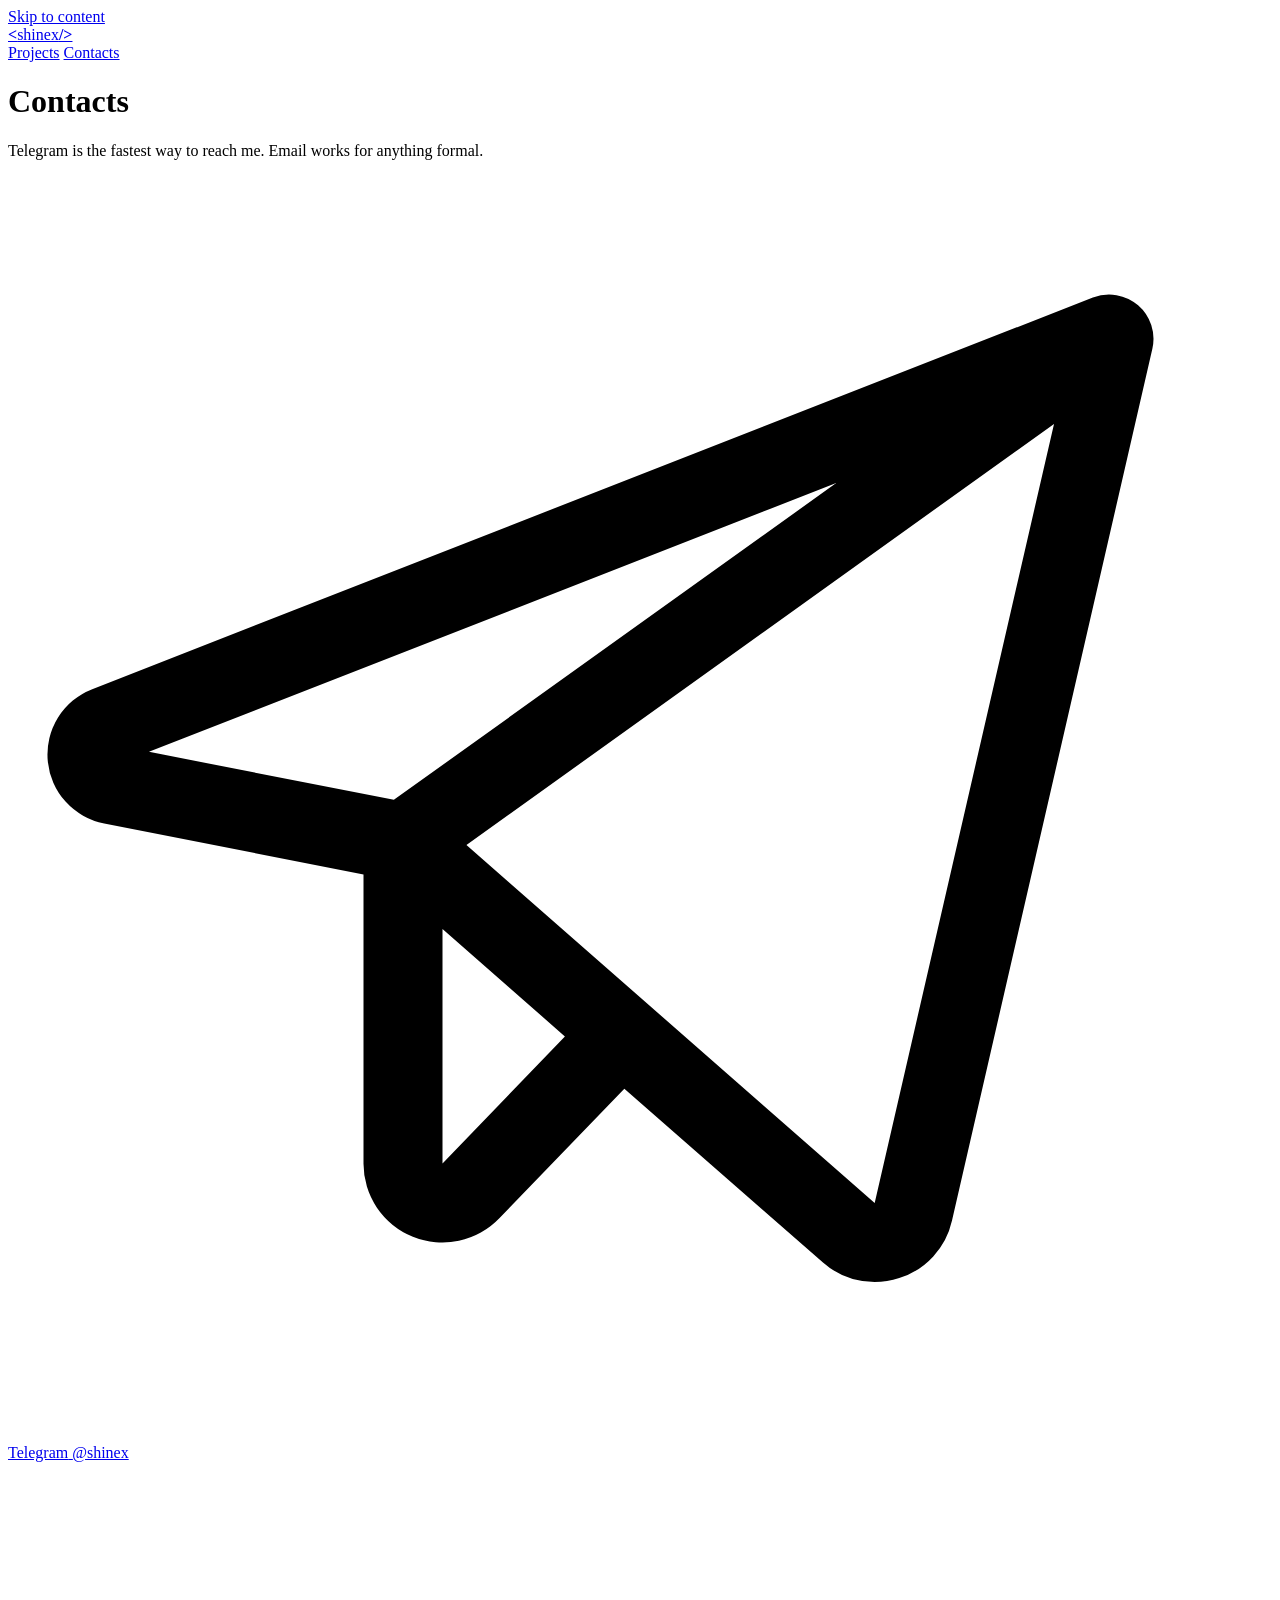
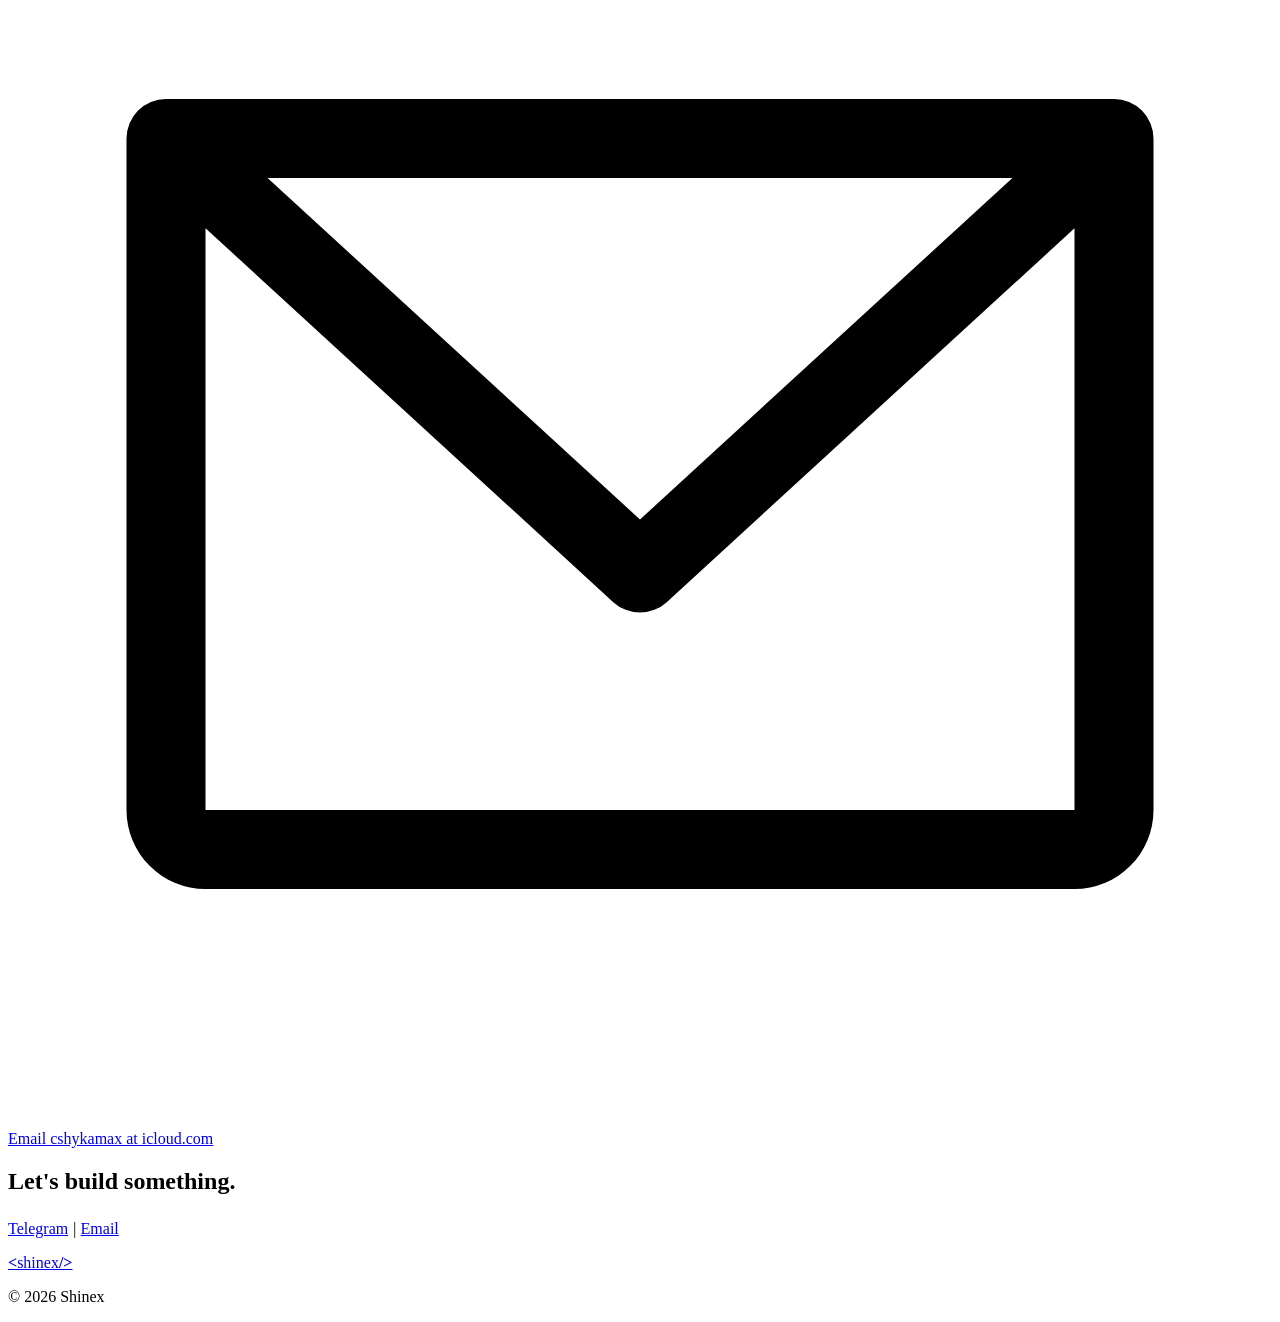
==== docs/contacts/index.html @ 38780dc8 "shinex.dev" ====
<!doctype html>
<html lang="en">
<head>
<meta charset="utf-8">
<meta name="viewport" content="width=device-width, initial-scale=1">
<title>Contacts - Shinex</title>
<meta name="description" content="Contact Shinex on Telegram or by email.">
<meta name="theme-color" content="#FFFDF8">
<link rel="canonical" href="https://shinex.dev/contacts/">
<meta property="og:type" content="website">
<meta property="og:site_name" content="Shinex">
<meta property="og:title" content="Contacts - Shinex">
<meta property="og:description" content="Telegram and email.">
<meta property="og:url" content="https://shinex.dev/contacts/">
<meta property="og:image" content="https://shinex.dev/assets/img/og.png">
<meta name="twitter:card" content="summary_large_image">
<link rel="icon" href="/assets/favicon.svg" type="image/svg+xml">
<link rel="preload" href="/assets/fonts/nunito-latin.woff2" as="font" type="font/woff2" crossorigin>
<link rel="preload" href="/assets/fonts/jetbrains-mono-400-latin.woff2" as="font" type="font/woff2" crossorigin>
<link rel="stylesheet" href="/assets/style.css">
<script>document.documentElement.classList.add('js')</script>
<script src="/assets/site.js" defer></script>
</head>
<body>
<a class="skip" href="#main">Skip to content</a>

<header class="top">
  <a class="brand" href="/" aria-label="Shinex, home page"><span class="logo" aria-hidden="true"><b>&lt;</b>shinex<b>/&gt;</b></span></a>
  <nav class="pills" aria-label="Main">
    <a class="pill" href="/projects/">Projects</a>
    <a class="pill" href="/contacts/" aria-current="page">Contacts</a>
  </nav>
</header>

<main id="main">
  <div class="wrap">

    <div class="page-head">
      <h1 class="reveal">Contacts</h1>
      <p class="reveal" style="--i:1">Telegram is the fastest way to reach me. Email works for anything formal.</p>
    </div>

    <div class="channels">
      <a class="channel reveal" href="https://t.me/shinex" rel="noopener">
        <span class="channel-icon" aria-hidden="true">
          <svg viewBox="0 0 256 256"><path d="M228.88,26.19a9,9,0,0,0-9.16-1.57L17.06,103.93a14.22,14.22,0,0,0,2.43,27.21L72,141.45V200a15.92,15.92,0,0,0,10,14.83,15.91,15.91,0,0,0,17.51-3.73l25.32-26.26L165,220a15.88,15.88,0,0,0,10.51,4,16.3,16.3,0,0,0,5-.79,15.85,15.85,0,0,0,10.67-11.63L231.77,35A9,9,0,0,0,228.88,26.19Zm-61.14,36L78.15,126.35l-49.6-9.73ZM88,200V152.52l24.79,21.74Zm87.53,8L92.85,135.5l119-85.29Z"/></svg>
        </span>
        <span>
          <span class="channel-name">Telegram</span>
          <span class="channel-value">@shinex</span>
        </span>
      </a>
      <a class="channel reveal" style="--i:1" href="/contacts/" data-u="cshykamax" data-h="icloud.com">
        <span class="channel-icon" aria-hidden="true">
          <svg viewBox="0 0 256 256"><path d="M224,48H32a8,8,0,0,0-8,8V192a16,16,0,0,0,16,16H216a16,16,0,0,0,16-16V56A8,8,0,0,0,224,48ZM203.43,64,128,133.15,52.57,64ZM216,192H40V74.19l82.59,75.71a8,8,0,0,0,10.82,0L216,74.19V192Z"/></svg>
        </span>
        <span>
          <span class="channel-name">Email</span>
          <span class="channel-value" data-addr>cshykamax at icloud.com</span>
        </span>
      </a>
    </div>

  </div>
</main>

<footer class="cta">
  <div class="cta-in">
    <h2>Let's build something.</h2>
    <p class="cta-links" style="margin-top:1.6rem">
      <a href="https://t.me/shinex" rel="noopener">Telegram</a>
      <i aria-hidden="true">|</i>
      <a href="/contacts/" data-u="cshykamax" data-h="icloud.com">Email</a>
    </p>
  </div>
  <div class="cta-bar">
    <a class="cta-logo" href="/" aria-label="Shinex, home page"><span class="logo" aria-hidden="true"><b>&lt;</b>shinex<b>/&gt;</b></span></a>
    <p>&copy; 2026 Shinex</p>
  </div>
  <div class="blob" aria-hidden="true"></div>
</footer>

</body>
</html>
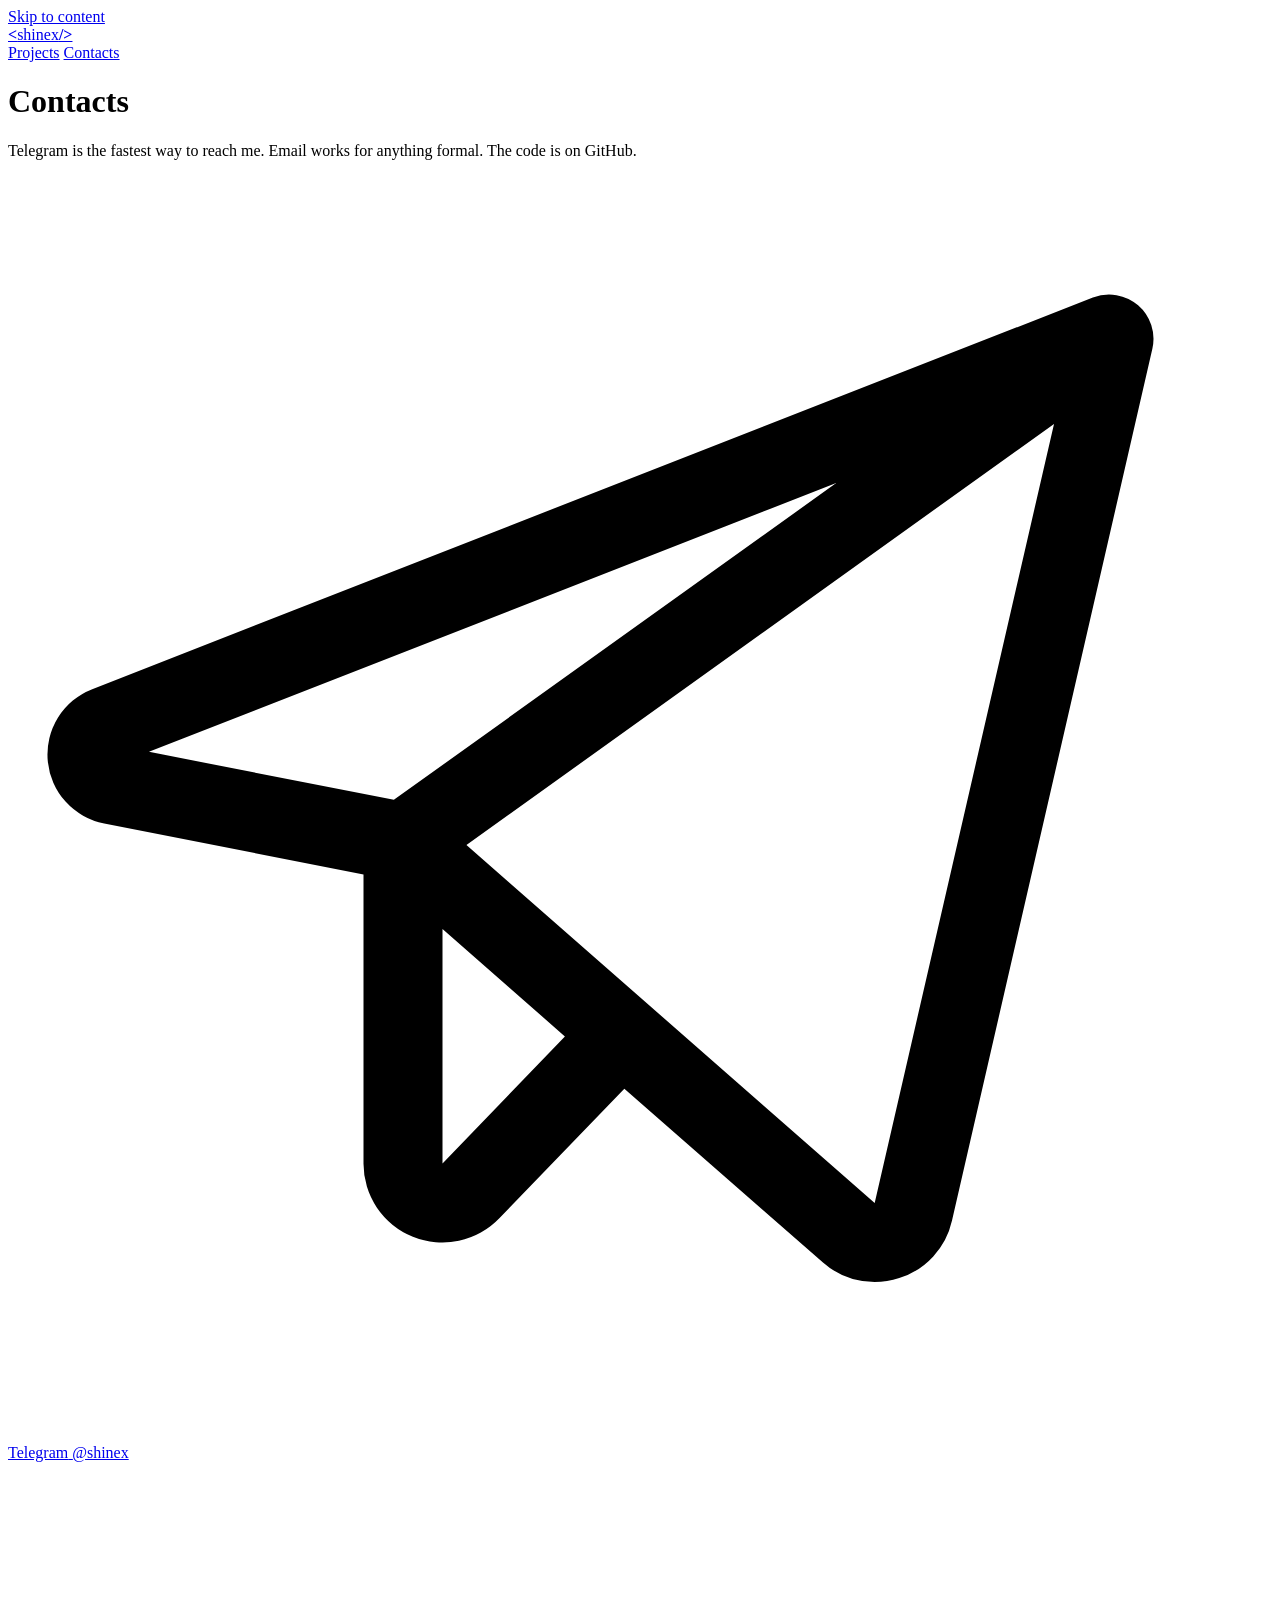
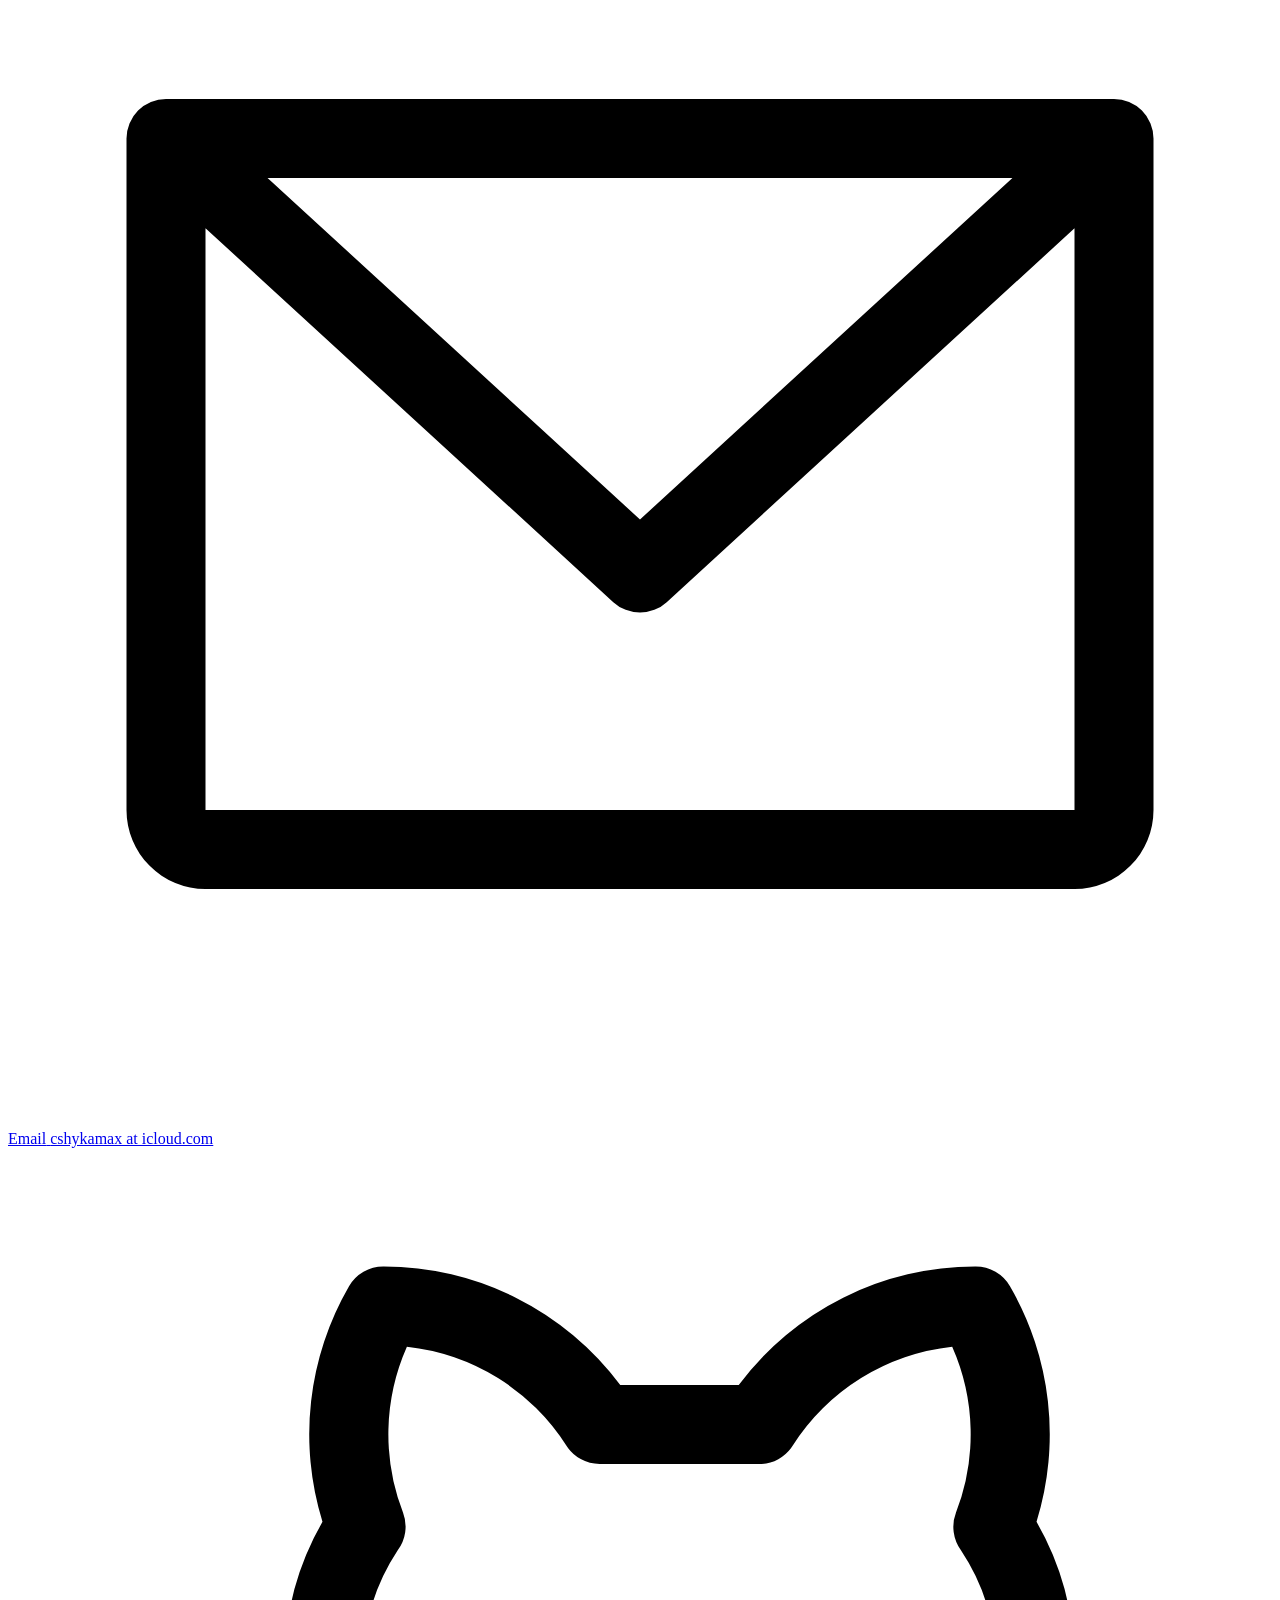
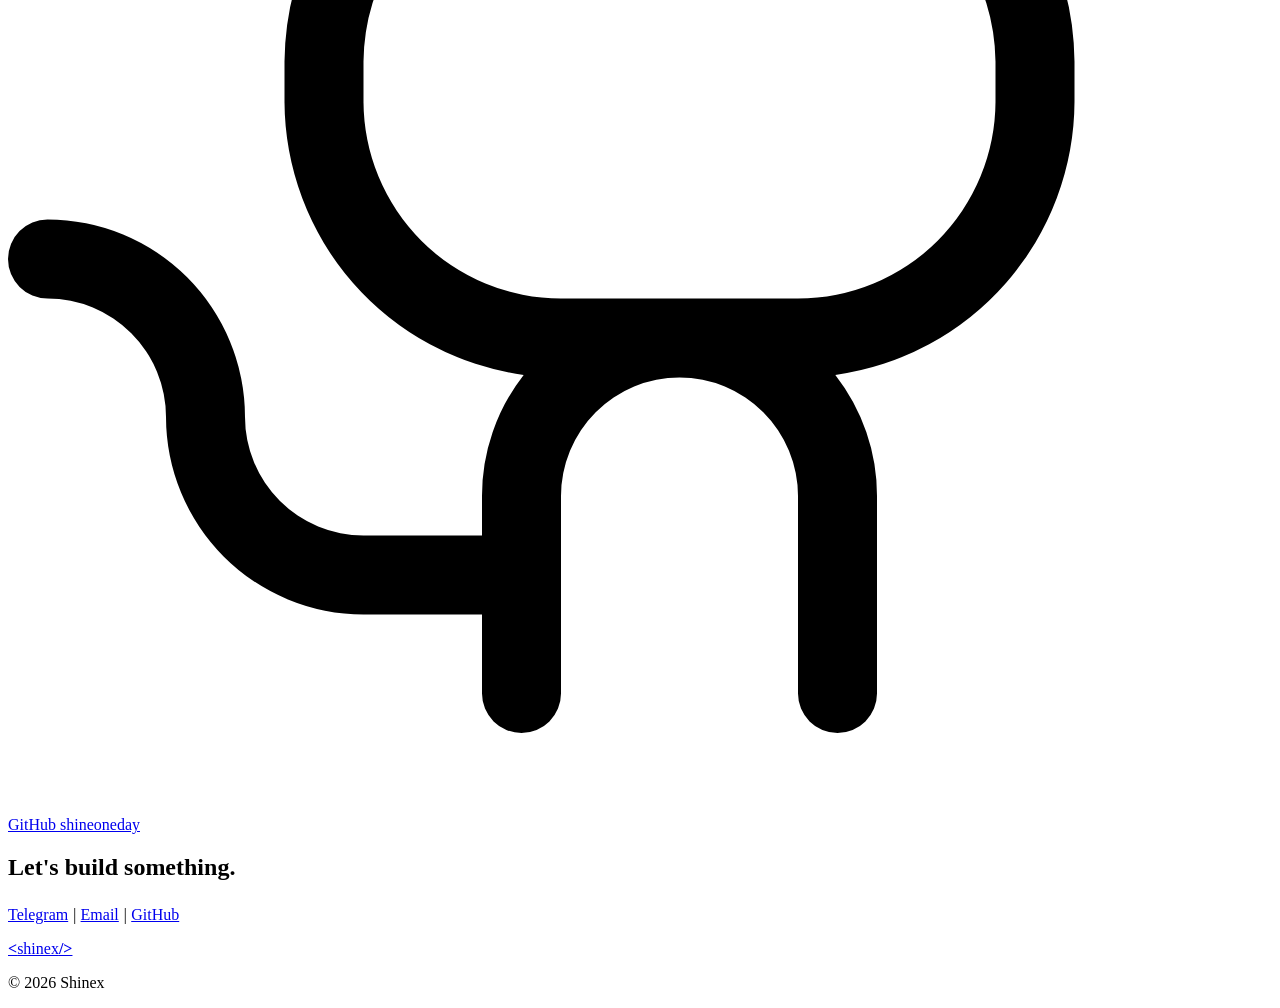
==== commit fd794bdc: "Contacts: add GitHub" ====
--- a/docs/contacts/index.html
+++ b/docs/contacts/index.html
@@ -4,13 +4,13 @@
 <meta charset="utf-8">
 <meta name="viewport" content="width=device-width, initial-scale=1">
 <title>Contacts - Shinex</title>
-<meta name="description" content="Contact Shinex on Telegram or by email.">
+<meta name="description" content="Contact Shinex on Telegram or by email, see the code on GitHub.">
 <meta name="theme-color" content="#FFFDF8">
 <link rel="canonical" href="https://shinex.dev/contacts/">
 <meta property="og:type" content="website">
 <meta property="og:site_name" content="Shinex">
 <meta property="og:title" content="Contacts - Shinex">
-<meta property="og:description" content="Telegram and email.">
+<meta property="og:description" content="Telegram, email and GitHub.">
 <meta property="og:url" content="https://shinex.dev/contacts/">
 <meta property="og:image" content="https://shinex.dev/assets/img/og.png">
 <meta name="twitter:card" content="summary_large_image">
@@ -37,7 +37,7 @@
 
     <div class="page-head">
       <h1 class="reveal">Contacts</h1>
-      <p class="reveal" style="--i:1">Telegram is the fastest way to reach me. Email works for anything formal.</p>
+      <p class="reveal" style="--i:1">Telegram is the fastest way to reach me. Email works for anything formal. The code is on GitHub.</p>
     </div>
 
     <div class="channels">
@@ -59,6 +59,15 @@
           <span class="channel-value" data-addr>cshykamax at icloud.com</span>
         </span>
       </a>
+      <a class="channel channel-wide reveal" style="--i:2" href="https://github.com/shineoneday" rel="noopener">
+        <span class="channel-icon" aria-hidden="true">
+          <svg viewBox="0 0 256 256"><path d="M208.31,75.68A59.78,59.78,0,0,0,202.93,28,8,8,0,0,0,196,24a59.75,59.75,0,0,0-48,24H124A59.75,59.75,0,0,0,76,24a8,8,0,0,0-6.93,4,59.78,59.78,0,0,0-5.38,47.68A58.14,58.14,0,0,0,56,104v8a56.06,56.06,0,0,0,48.44,55.47A39.8,39.8,0,0,0,96,192v8H72a24,24,0,0,1-24-24A40,40,0,0,0,8,136a8,8,0,0,0,0,16,24,24,0,0,1,24,24,40,40,0,0,0,40,40H96v16a8,8,0,0,0,16,0V192a24,24,0,0,1,48,0v40a8,8,0,0,0,16,0V192a39.8,39.8,0,0,0-8.44-24.53A56.06,56.06,0,0,0,216,112v-8A58.14,58.14,0,0,0,208.31,75.68ZM200,112a40,40,0,0,1-40,40H112a40,40,0,0,1-40-40v-8a41.74,41.74,0,0,1,6.9-22.48A8,8,0,0,0,80,73.83a43.81,43.81,0,0,1,.79-33.58,43.88,43.88,0,0,1,32.32,20.06A8,8,0,0,0,119.82,64h32.35a8,8,0,0,0,6.74-3.69,43.87,43.87,0,0,1,32.32-20.06A43.81,43.81,0,0,1,192,73.83a8.09,8.09,0,0,0,1,7.65A41.72,41.72,0,0,1,200,104Z"/></svg>
+        </span>
+        <span>
+          <span class="channel-name">GitHub</span>
+          <span class="channel-value">shineoneday</span>
+        </span>
+      </a>
     </div>
 
   </div>
@@ -71,6 +80,8 @@
       <a href="https://t.me/shinex" rel="noopener">Telegram</a>
       <i aria-hidden="true">|</i>
       <a href="/contacts/" data-u="cshykamax" data-h="icloud.com">Email</a>
+      <i aria-hidden="true">|</i>
+      <a href="https://github.com/shineoneday" rel="noopener">GitHub</a>
     </p>
   </div>
   <div class="cta-bar">
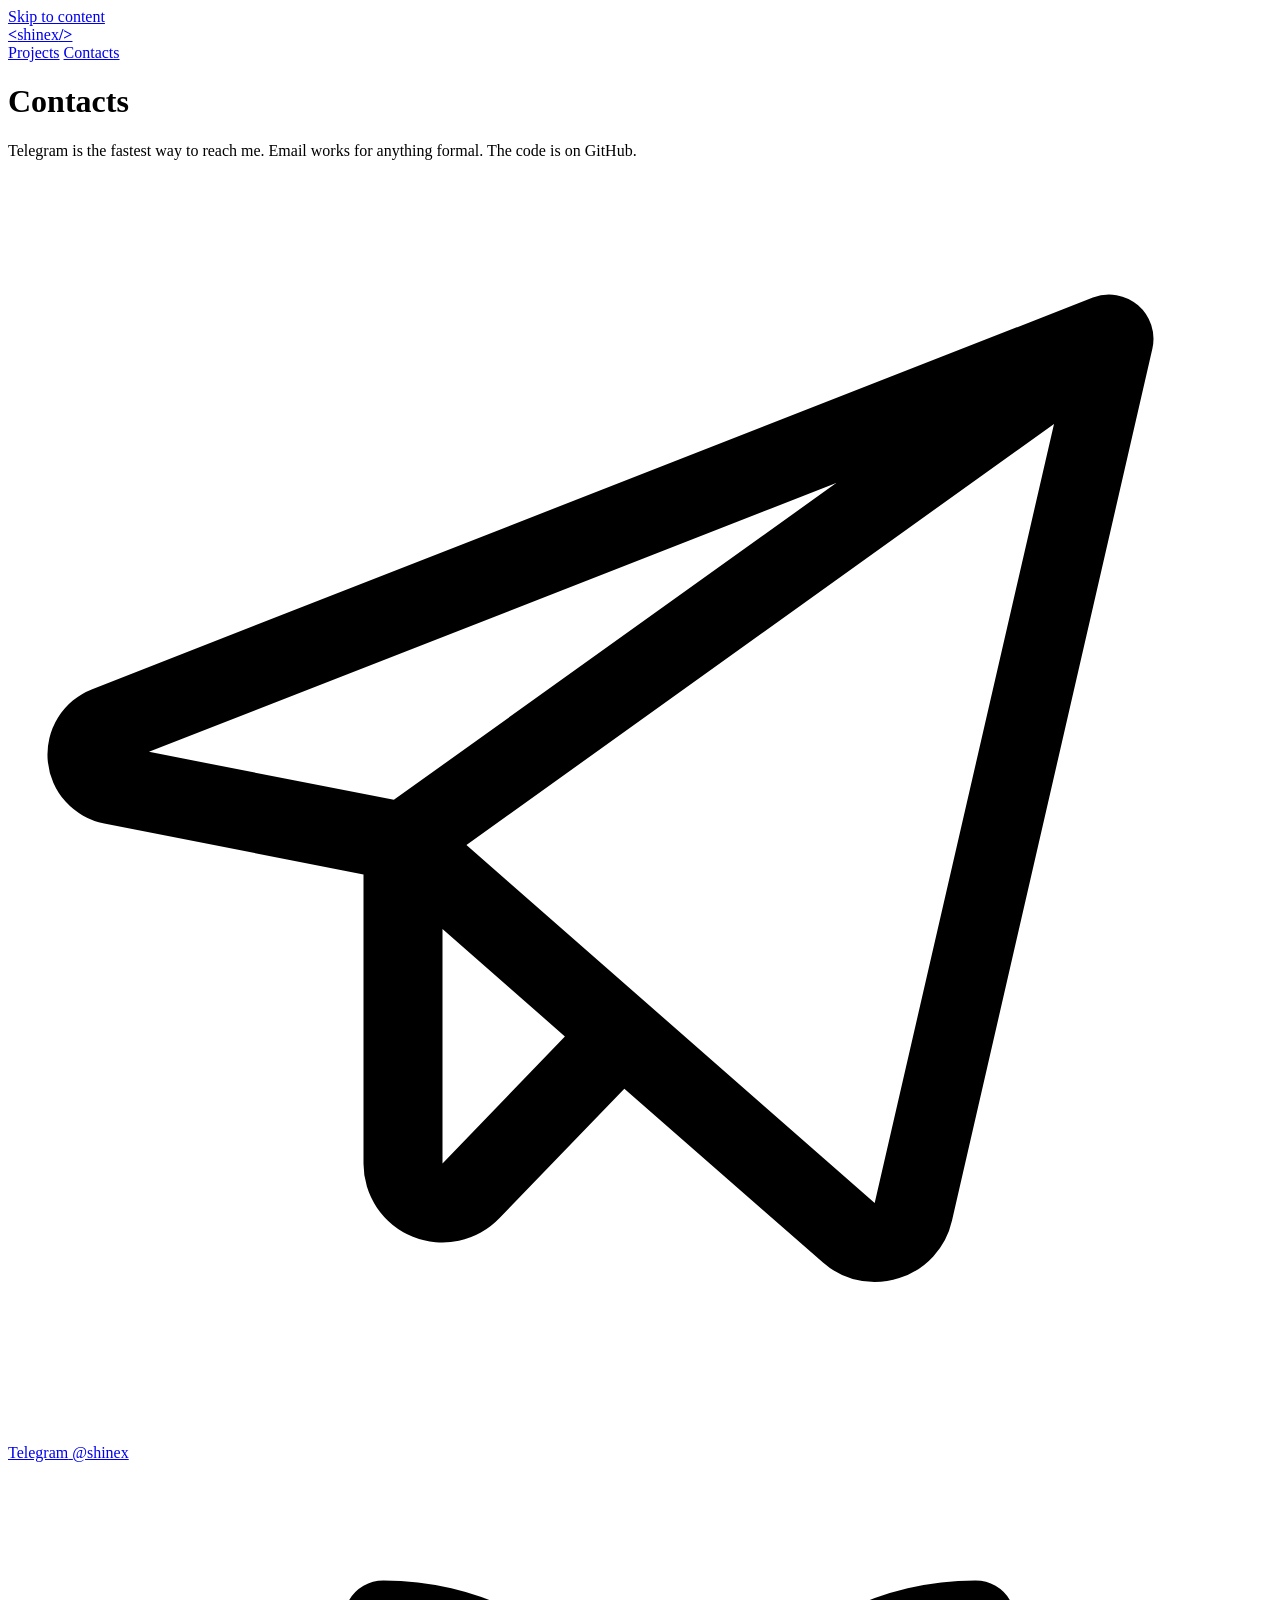
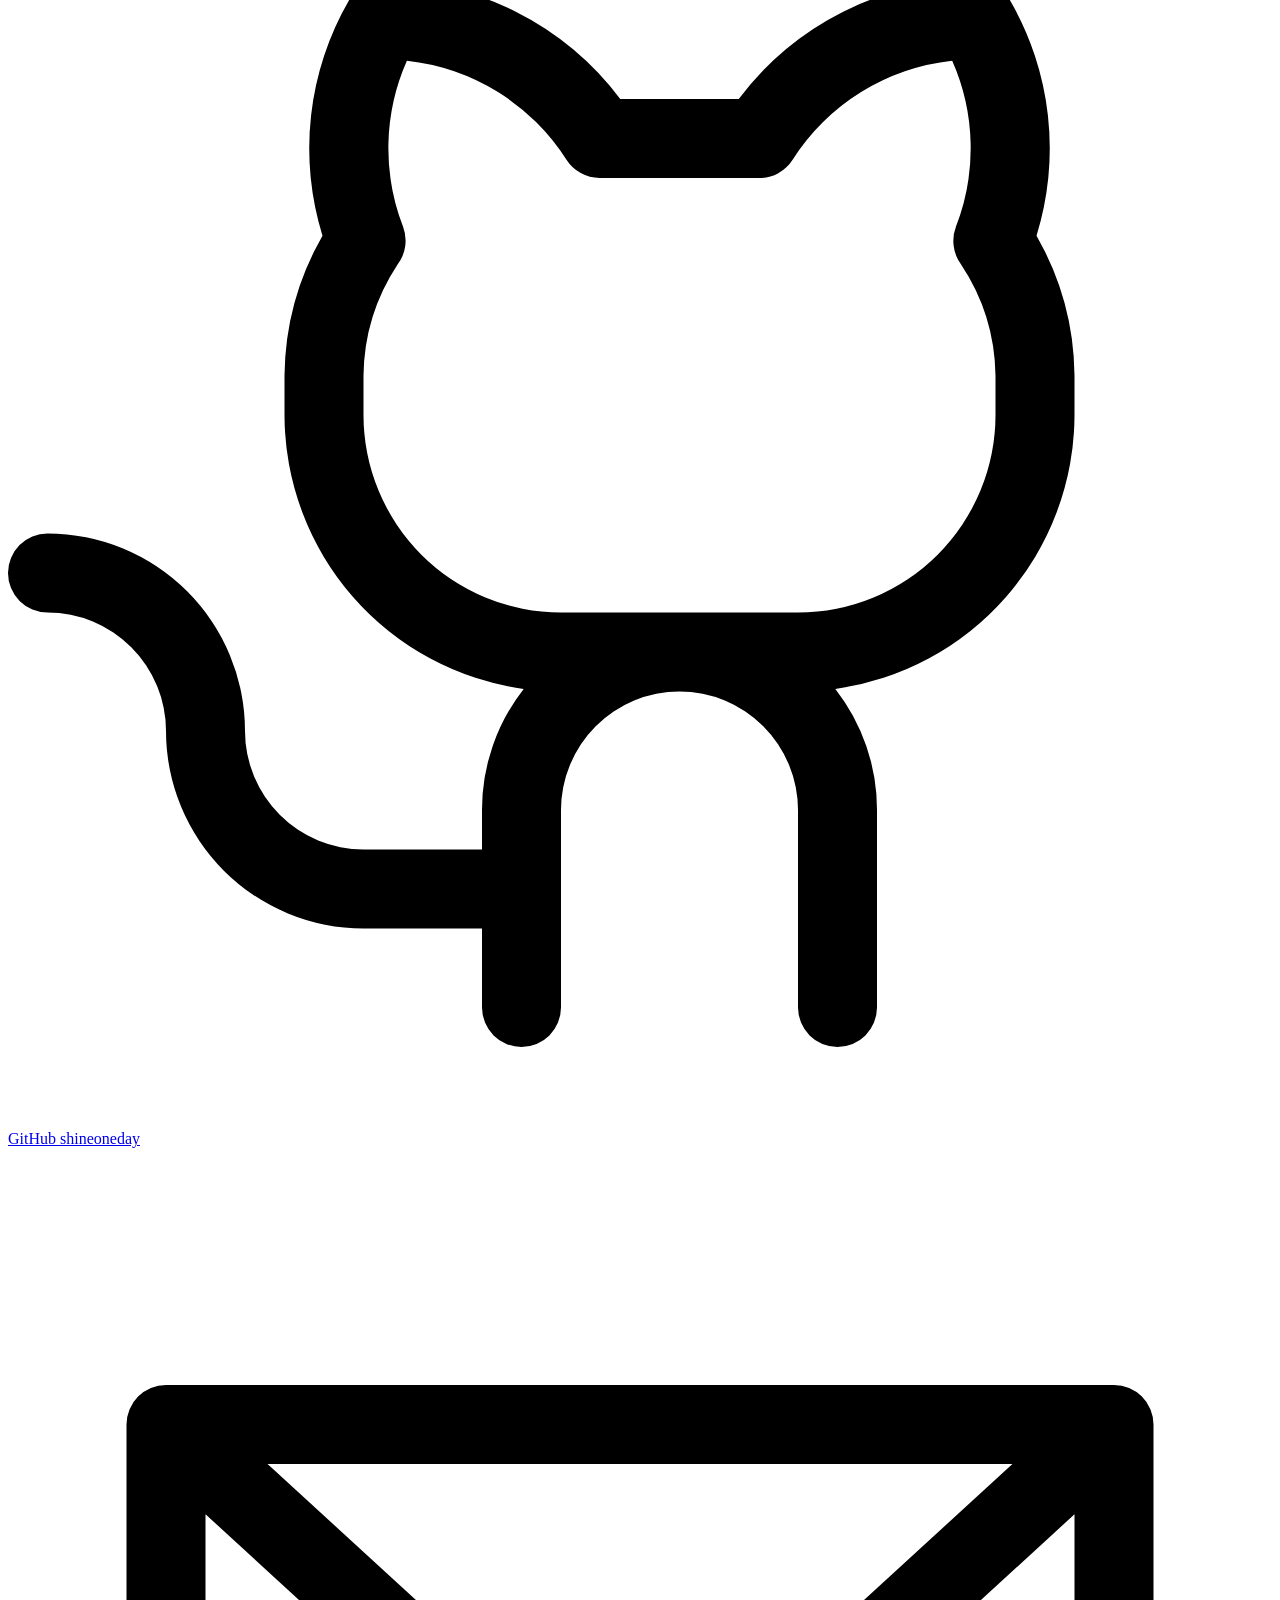
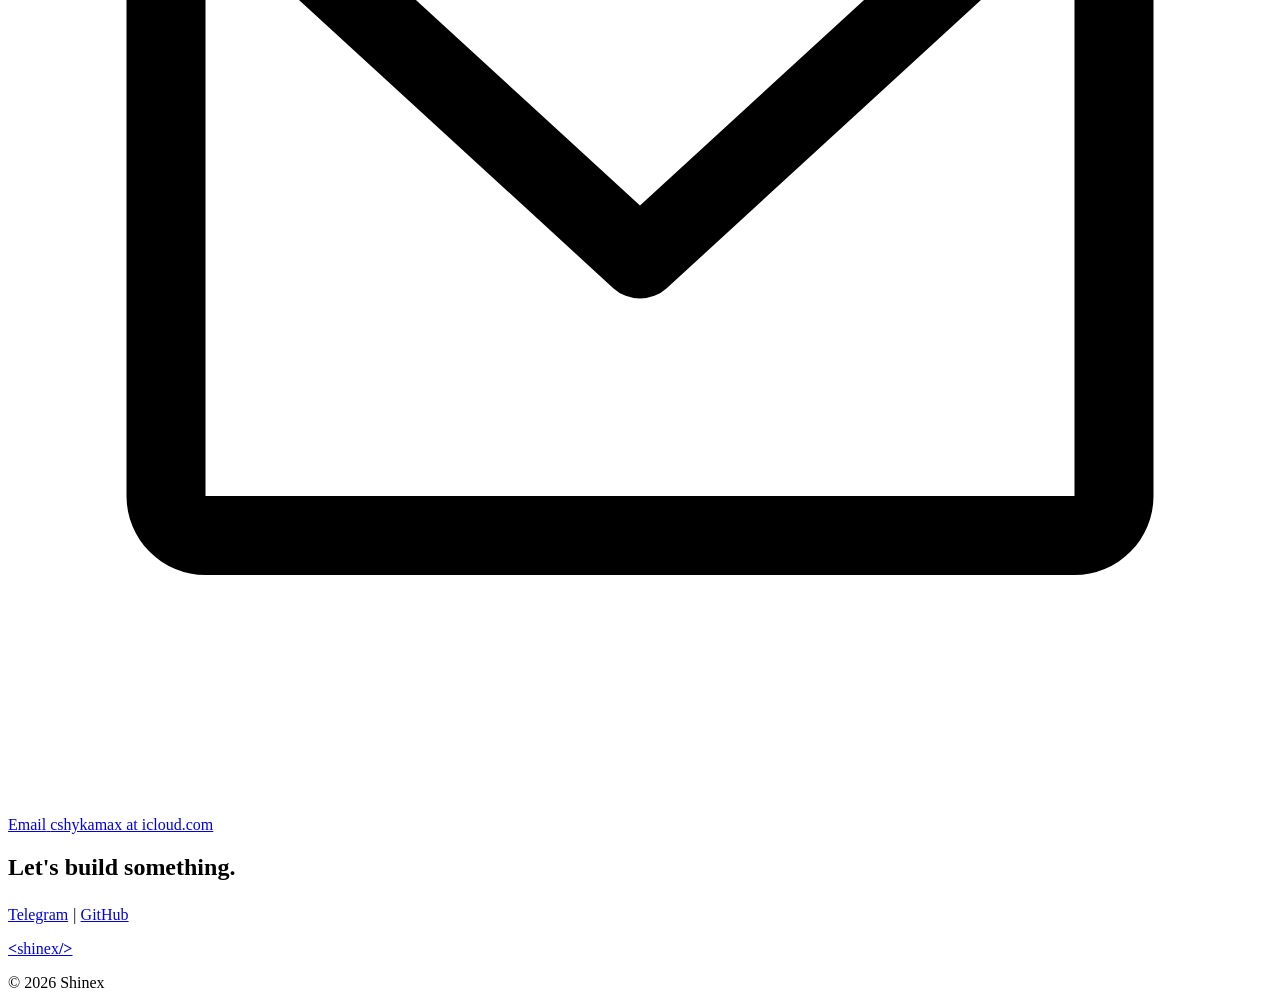
==== commit 0b5d198d: "Contacts as three equal tiles, footer links: Telegram and GitHub" ====
--- a/docs/contacts/index.html
+++ b/docs/contacts/index.html
@@ -50,22 +50,22 @@
           <span class="channel-value">@shinex</span>
         </span>
       </a>
-      <a class="channel reveal" style="--i:1" href="/contacts/" data-u="cshykamax" data-h="icloud.com">
+      <a class="channel reveal" style="--i:1" href="https://github.com/shineoneday" rel="noopener">
+        <span class="channel-icon" aria-hidden="true">
+          <svg viewBox="0 0 256 256"><path d="M208.31,75.68A59.78,59.78,0,0,0,202.93,28,8,8,0,0,0,196,24a59.75,59.75,0,0,0-48,24H124A59.75,59.75,0,0,0,76,24a8,8,0,0,0-6.93,4,59.78,59.78,0,0,0-5.38,47.68A58.14,58.14,0,0,0,56,104v8a56.06,56.06,0,0,0,48.44,55.47A39.8,39.8,0,0,0,96,192v8H72a24,24,0,0,1-24-24A40,40,0,0,0,8,136a8,8,0,0,0,0,16,24,24,0,0,1,24,24,40,40,0,0,0,40,40H96v16a8,8,0,0,0,16,0V192a24,24,0,0,1,48,0v40a8,8,0,0,0,16,0V192a39.8,39.8,0,0,0-8.44-24.53A56.06,56.06,0,0,0,216,112v-8A58.14,58.14,0,0,0,208.31,75.68ZM200,112a40,40,0,0,1-40,40H112a40,40,0,0,1-40-40v-8a41.74,41.74,0,0,1,6.9-22.48A8,8,0,0,0,80,73.83a43.81,43.81,0,0,1,.79-33.58,43.88,43.88,0,0,1,32.32,20.06A8,8,0,0,0,119.82,64h32.35a8,8,0,0,0,6.74-3.69,43.87,43.87,0,0,1,32.32-20.06A43.81,43.81,0,0,1,192,73.83a8.09,8.09,0,0,0,1,7.65A41.72,41.72,0,0,1,200,104Z"/></svg>
+        </span>
+        <span>
+          <span class="channel-name">GitHub</span>
+          <span class="channel-value">shineoneday</span>
+        </span>
+      </a>
+      <a class="channel reveal" style="--i:2" href="/contacts/" data-u="cshykamax" data-h="icloud.com">
         <span class="channel-icon" aria-hidden="true">
           <svg viewBox="0 0 256 256"><path d="M224,48H32a8,8,0,0,0-8,8V192a16,16,0,0,0,16,16H216a16,16,0,0,0,16-16V56A8,8,0,0,0,224,48ZM203.43,64,128,133.15,52.57,64ZM216,192H40V74.19l82.59,75.71a8,8,0,0,0,10.82,0L216,74.19V192Z"/></svg>
         </span>
         <span>
           <span class="channel-name">Email</span>
           <span class="channel-value" data-addr>cshykamax at icloud.com</span>
-        </span>
-      </a>
-      <a class="channel channel-wide reveal" style="--i:2" href="https://github.com/shineoneday" rel="noopener">
-        <span class="channel-icon" aria-hidden="true">
-          <svg viewBox="0 0 256 256"><path d="M208.31,75.68A59.78,59.78,0,0,0,202.93,28,8,8,0,0,0,196,24a59.75,59.75,0,0,0-48,24H124A59.75,59.75,0,0,0,76,24a8,8,0,0,0-6.93,4,59.78,59.78,0,0,0-5.38,47.68A58.14,58.14,0,0,0,56,104v8a56.06,56.06,0,0,0,48.44,55.47A39.8,39.8,0,0,0,96,192v8H72a24,24,0,0,1-24-24A40,40,0,0,0,8,136a8,8,0,0,0,0,16,24,24,0,0,1,24,24,40,40,0,0,0,40,40H96v16a8,8,0,0,0,16,0V192a24,24,0,0,1,48,0v40a8,8,0,0,0,16,0V192a39.8,39.8,0,0,0-8.44-24.53A56.06,56.06,0,0,0,216,112v-8A58.14,58.14,0,0,0,208.31,75.68ZM200,112a40,40,0,0,1-40,40H112a40,40,0,0,1-40-40v-8a41.74,41.74,0,0,1,6.9-22.48A8,8,0,0,0,80,73.83a43.81,43.81,0,0,1,.79-33.58,43.88,43.88,0,0,1,32.32,20.06A8,8,0,0,0,119.82,64h32.35a8,8,0,0,0,6.74-3.69,43.87,43.87,0,0,1,32.32-20.06A43.81,43.81,0,0,1,192,73.83a8.09,8.09,0,0,0,1,7.65A41.72,41.72,0,0,1,200,104Z"/></svg>
-        </span>
-        <span>
-          <span class="channel-name">GitHub</span>
-          <span class="channel-value">shineoneday</span>
         </span>
       </a>
     </div>
@@ -79,8 +79,6 @@
     <p class="cta-links" style="margin-top:1.6rem">
       <a href="https://t.me/shinex" rel="noopener">Telegram</a>
       <i aria-hidden="true">|</i>
-      <a href="/contacts/" data-u="cshykamax" data-h="icloud.com">Email</a>
-      <i aria-hidden="true">|</i>
       <a href="https://github.com/shineoneday" rel="noopener">GitHub</a>
     </p>
   </div>
